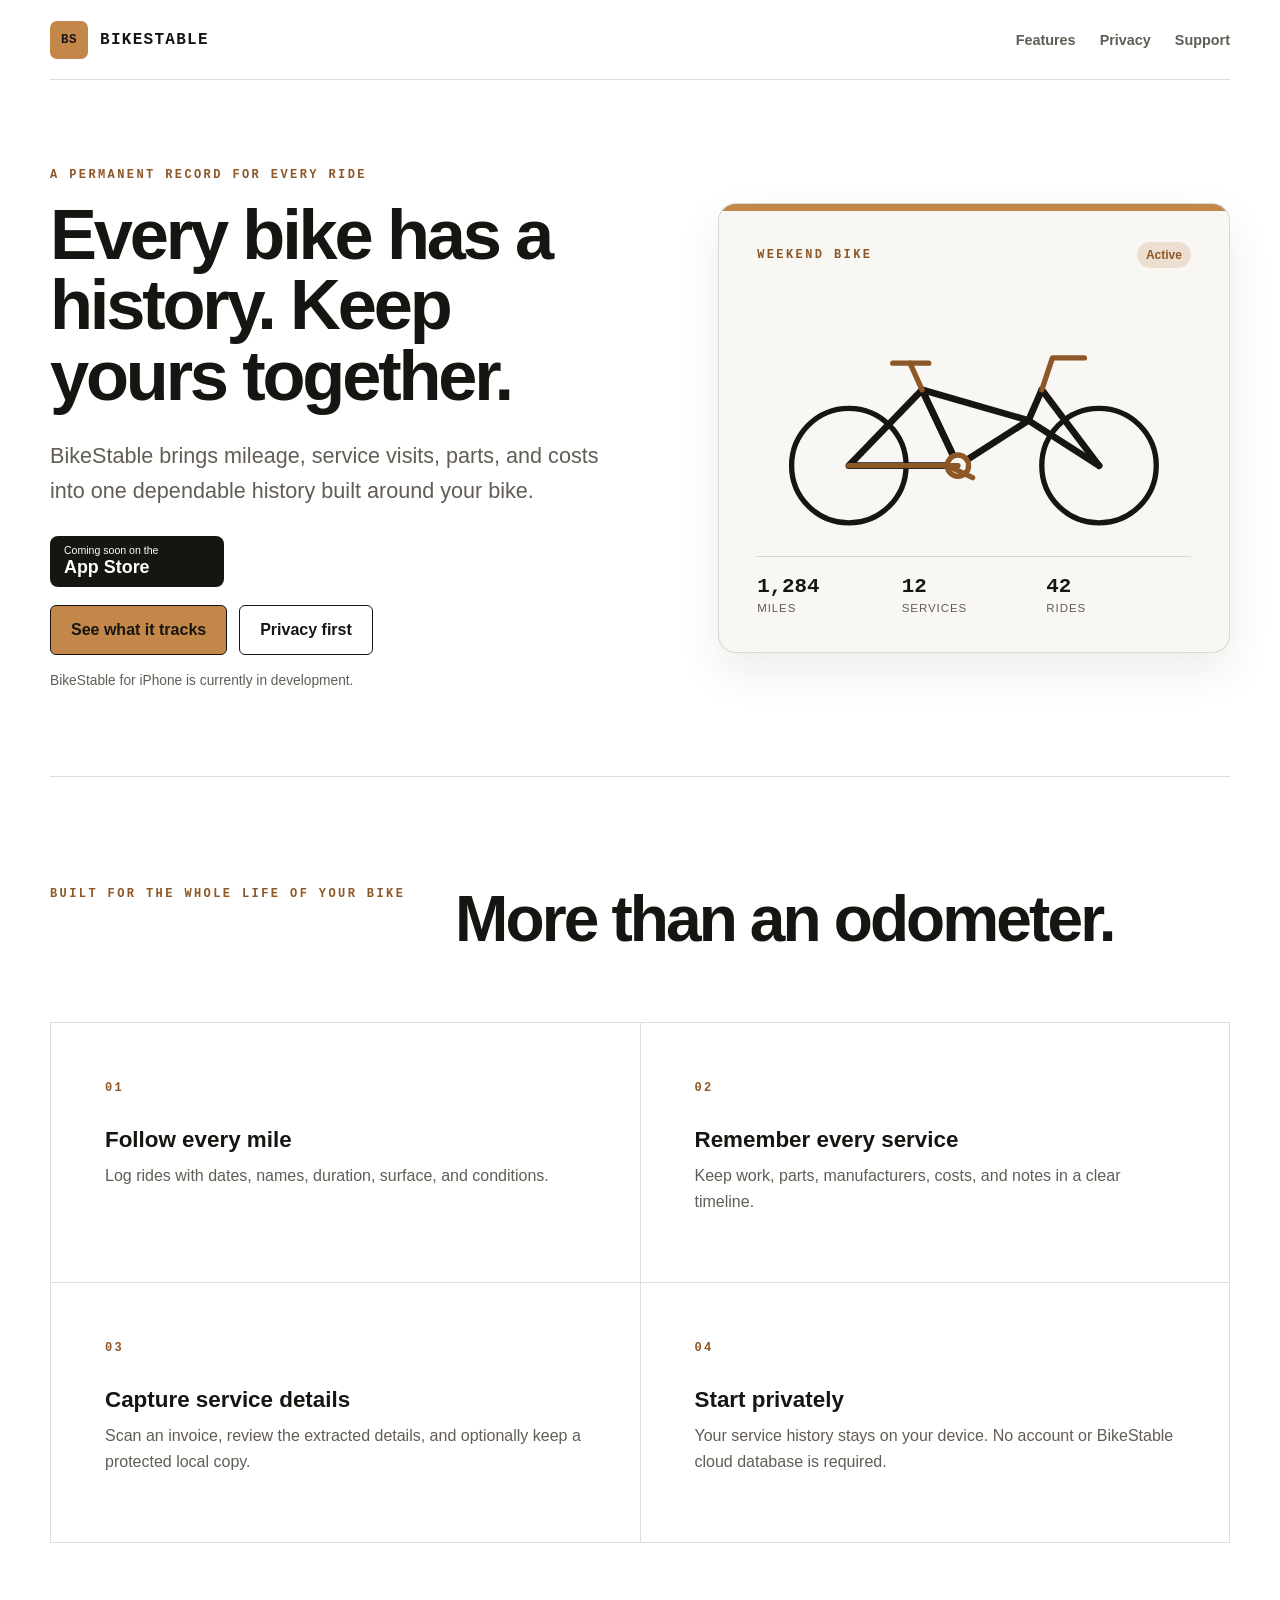
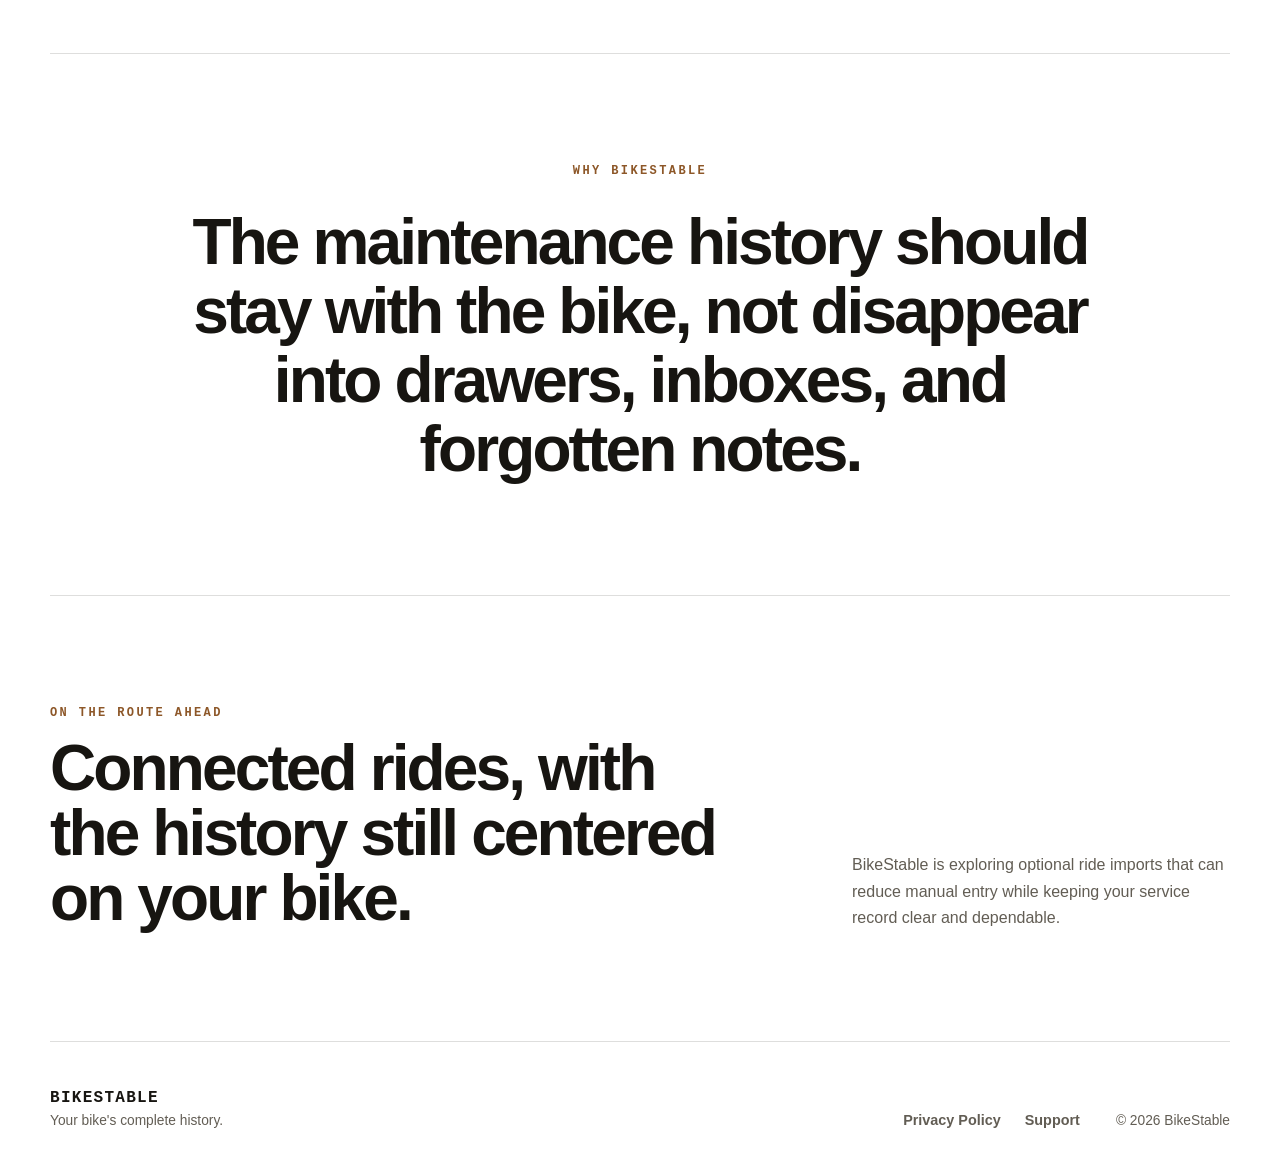
==== index.html @ c92188de "Add BikeStable marketing site and privacy policy." ====
<!doctype html>
<html lang="en">
  <head>
    <meta charset="utf-8">
    <meta name="viewport" content="width=device-width, initial-scale=1">
    <meta
      name="description"
      content="BikeStable keeps your bike's rides, service visits, parts, and ownership history together."
    >
    <meta name="theme-color" content="#171511">
    <title>BikeStable — Your bike's complete history</title>
    <link rel="stylesheet" href="styles.css">
  </head>
  <body>
    <header class="site-header">
      <a class="brand" href="index.html" aria-label="BikeStable home">
        <span class="brand-mark" aria-hidden="true">BS</span>
        <span>BikeStable</span>
      </a>
      <nav aria-label="Main navigation">
        <a href="#features">Features</a>
        <a href="privacy.html">Privacy</a>
        <a href="support.html">Support</a>
      </nav>
    </header>

    <main>
      <section class="hero">
        <div class="hero-copy">
          <p class="eyebrow">A permanent record for every ride</p>
          <h1>Every bike has a history. Keep yours together.</h1>
          <p class="lede">
            BikeStable brings mileage, service visits, parts, and costs into one
            dependable history built around your bike.
          </p>
          <div
            class="app-store-placeholder"
            aria-label="BikeStable is coming soon to the App Store"
          >
            <span>Coming soon on the</span>
            <strong>App Store</strong>
          </div>
          <div class="hero-actions">
            <a class="button button-primary" href="#features">See what it tracks</a>
            <a class="button button-secondary" href="privacy.html">Privacy first</a>
          </div>
          <p class="availability">BikeStable for iPhone is currently in development.</p>
        </div>

        <div class="record-card" aria-label="Example bicycle record">
          <div class="record-card-header">
            <span class="eyebrow">Weekend Bike</span>
            <span class="status">Active</span>
          </div>
          <div class="bike-symbol" aria-hidden="true">
            <svg viewBox="0 0 320 180" role="img">
              <g class="bike-wheels">
                <circle cx="66" cy="126" r="43"></circle>
                <circle cx="254" cy="126" r="43"></circle>
              </g>
              <g class="bike-frame">
                <path d="M66 126 121 69 148 126Z"></path>
                <path d="M121 69 201 92 148 126Z"></path>
                <path d="m201 92 53 34"></path>
                <path d="m211 69 43 57"></path>
                <path d="m201 92 10-23"></path>
              </g>
              <g class="bike-details">
                <circle cx="148" cy="126" r="8"></circle>
                <path d="M66 126h82"></path>
                <path d="m121 69-9-20"></path>
                <path d="M99 49h27"></path>
                <path d="m211 69 8-24h24"></path>
                <path d="m140 126 19 9"></path>
              </g>
            </svg>
          </div>
          <div class="record-stats">
            <div>
              <strong>1,284</strong>
              <span>Miles</span>
            </div>
            <div>
              <strong>12</strong>
              <span>Services</span>
            </div>
            <div>
              <strong>42</strong>
              <span>Rides</span>
            </div>
          </div>
        </div>
      </section>

      <section class="feature-section" id="features">
        <div class="section-heading">
          <p class="eyebrow">Built for the whole life of your bike</p>
          <h2>More than an odometer.</h2>
        </div>
        <div class="feature-grid">
          <article>
            <span class="feature-number">01</span>
            <h3>Follow every mile</h3>
            <p>Log rides with dates, names, duration, surface, and conditions.</p>
          </article>
          <article>
            <span class="feature-number">02</span>
            <h3>Remember every service</h3>
            <p>Keep work, parts, manufacturers, costs, and notes in a clear timeline.</p>
          </article>
          <article>
            <span class="feature-number">03</span>
            <h3>Capture service details</h3>
            <p>Scan an invoice, review the extracted details, and optionally keep a protected local copy.</p>
          </article>
          <article>
            <span class="feature-number">04</span>
            <h3>Start privately</h3>
            <p>Your service history stays on your device. No account or BikeStable cloud database is required.</p>
          </article>
        </div>
      </section>

      <section class="manifesto">
        <p class="eyebrow">Why BikeStable</p>
        <blockquote>
          The maintenance history should stay with the bike, not disappear into
          drawers, inboxes, and forgotten notes.
        </blockquote>
      </section>

      <section class="coming-soon">
        <div>
          <p class="eyebrow">On the route ahead</p>
          <h2>Connected rides, with the history still centered on your bike.</h2>
        </div>
        <p>
          BikeStable is exploring optional ride imports that can reduce manual
          entry while keeping your service record clear and dependable.
        </p>
      </section>
    </main>

    <footer>
      <div>
        <strong>BikeStable</strong>
        <p>Your bike's complete history.</p>
      </div>
      <div class="footer-links">
        <a href="privacy.html">Privacy Policy</a>
        <a href="support.html">Support</a>
      </div>
      <p class="copyright">© 2026 BikeStable</p>
    </footer>
  </body>
</html>
---- styles.css ----
:root {
  color-scheme: light;
  --ink: #171511;
  --muted: #625d54;
  --paper: #ffffff;
  --surface: #f8f7f4;
  --signal: #c4874a;
  --signal-dark: #8d5728;
  --line: rgba(23, 21, 17, 0.14);
  --max-width: 1180px;
  font-family: -apple-system, BlinkMacSystemFont, "Avenir Next", "Segoe UI",
    sans-serif;
}

* {
  box-sizing: border-box;
}

html {
  scroll-behavior: smooth;
}

body {
  margin: 0;
  background: var(--paper);
  color: var(--ink);
  min-height: 100vh;
}

a {
  color: inherit;
}

.site-header,
main,
footer {
  width: min(calc(100% - 40px), var(--max-width));
  margin-inline: auto;
}

.site-header {
  min-height: 80px;
  display: flex;
  align-items: center;
  justify-content: space-between;
  border-bottom: 1px solid var(--line);
}

.brand {
  display: inline-flex;
  align-items: center;
  gap: 12px;
  font-family: ui-monospace, SFMono-Regular, Menlo, monospace;
  font-weight: 800;
  letter-spacing: 0.08em;
  text-decoration: none;
  text-transform: uppercase;
}

.brand-mark {
  display: grid;
  place-items: center;
  width: 38px;
  height: 38px;
  border-radius: 7px;
  background: var(--signal);
  color: var(--ink);
  font-size: 0.78rem;
  letter-spacing: 0.04em;
}

nav,
.footer-links {
  display: flex;
  gap: 24px;
}

nav a,
.footer-links a {
  color: var(--muted);
  font-size: 0.9rem;
  font-weight: 650;
  text-decoration: none;
}

nav a:hover,
.footer-links a:hover {
  color: var(--signal-dark);
}

.hero {
  min-height: 680px;
  display: grid;
  grid-template-columns: minmax(0, 1.05fr) minmax(340px, 0.95fr);
  align-items: center;
  gap: clamp(48px, 8vw, 112px);
  padding-block: 88px;
}

.eyebrow,
.feature-number {
  margin: 0;
  color: var(--signal-dark);
  font-family: ui-monospace, SFMono-Regular, Menlo, monospace;
  font-size: 0.75rem;
  font-weight: 750;
  letter-spacing: 0.2em;
  text-transform: uppercase;
}

h1,
h2,
blockquote {
  margin: 0;
  font-family: -apple-system, BlinkMacSystemFont, "Avenir Next", "Segoe UI",
    sans-serif;
  font-weight: 750;
  letter-spacing: -0.045em;
}

h1 {
  max-width: 760px;
  margin-top: 18px;
  font-size: clamp(2.7rem, 5.5vw, 5rem);
  line-height: 1;
}

h2 {
  font-size: clamp(2.4rem, 5vw, 4.6rem);
  line-height: 1.02;
}

.lede {
  max-width: 650px;
  margin: 28px 0 0;
  color: var(--muted);
  font-size: clamp(1.08rem, 2vw, 1.35rem);
  line-height: 1.6;
}

.hero-actions {
  display: flex;
  flex-wrap: wrap;
  gap: 12px;
  margin-top: 18px;
}

.button {
  display: inline-flex;
  align-items: center;
  justify-content: center;
  min-height: 50px;
  padding: 0 20px;
  border: 1px solid var(--ink);
  border-radius: 6px;
  font-weight: 750;
  text-decoration: none;
}

.button-primary {
  background: var(--signal);
  color: var(--ink);
}

.button-secondary {
  background: transparent;
}

.button:hover {
  transform: translateY(-1px);
}

.availability {
  margin: 18px 0 0;
  color: var(--muted);
  font-size: 0.86rem;
}

.app-store-placeholder {
  display: inline-flex;
  flex-direction: column;
  min-width: 174px;
  margin-top: 28px;
  padding: 9px 14px 10px;
  border-radius: 8px;
  background: var(--ink);
  color: var(--paper);
}

.app-store-placeholder span {
  font-size: 0.66rem;
  line-height: 1;
}

.app-store-placeholder strong {
  margin-top: 3px;
  font-size: 1.12rem;
  line-height: 1;
}

.record-card {
  position: relative;
  overflow: hidden;
  padding: clamp(24px, 4vw, 38px);
  border: 1px solid var(--line);
  border-radius: 18px;
  background: var(--surface);
  box-shadow: 0 18px 44px rgba(55, 42, 26, 0.09);
}

.record-card::before {
  content: "";
  position: absolute;
  inset: 0 0 auto;
  height: 7px;
  background: var(--signal);
}

.record-card-header {
  display: flex;
  align-items: center;
  justify-content: space-between;
}

.status {
  padding: 6px 9px;
  border-radius: 999px;
  background: color-mix(in srgb, var(--signal), transparent 78%);
  color: var(--signal-dark);
  font-size: 0.75rem;
  font-weight: 750;
}

.bike-symbol {
  padding: 30px 4px 18px;
}

.bike-symbol svg {
  display: block;
  width: 100%;
  overflow: visible;
  fill: none;
  stroke-linecap: round;
  stroke-linejoin: round;
}

.bike-wheels {
  stroke: var(--ink);
  stroke-width: 4;
}

.bike-frame {
  stroke: var(--ink);
  stroke-width: 5;
}

.bike-details {
  stroke: var(--signal-dark);
  stroke-width: 4;
}

.bike-details circle {
  fill: var(--surface);
}

.record-stats {
  display: grid;
  grid-template-columns: repeat(3, 1fr);
  border-top: 1px solid var(--line);
}

.record-stats div {
  display: flex;
  flex-direction: column;
  gap: 4px;
  padding-top: 18px;
}

.record-stats strong {
  font-family: ui-monospace, SFMono-Regular, Menlo, monospace;
  font-size: 1.3rem;
}

.record-stats span {
  color: var(--muted);
  font-size: 0.72rem;
  letter-spacing: 0.08em;
  text-transform: uppercase;
}

.feature-section {
  padding: 110px 0;
  border-top: 1px solid var(--line);
}

.section-heading {
  display: grid;
  grid-template-columns: 0.65fr 1.35fr;
  gap: 32px;
  align-items: start;
}

.feature-grid {
  display: grid;
  grid-template-columns: repeat(2, 1fr);
  margin-top: 70px;
  border-top: 1px solid var(--line);
  border-left: 1px solid var(--line);
}

.feature-grid article {
  min-height: 260px;
  padding: clamp(28px, 5vw, 54px);
  border-right: 1px solid var(--line);
  border-bottom: 1px solid var(--line);
  background: var(--paper);
}

.feature-grid h3 {
  margin: 32px 0 10px;
  font-size: 1.4rem;
}

.feature-grid p,
.coming-soon > p {
  margin: 0;
  color: var(--muted);
  line-height: 1.65;
}

.manifesto {
  padding: 110px clamp(0px, 7vw, 80px);
  border-top: 1px solid var(--line);
  text-align: center;
}

blockquote {
  max-width: 980px;
  margin: 30px auto 0;
  font-size: clamp(2.25rem, 5vw, 5rem);
  line-height: 1.08;
}

.coming-soon {
  display: grid;
  grid-template-columns: 1.3fr 0.7fr;
  gap: clamp(36px, 8vw, 100px);
  align-items: end;
  padding: 110px 0;
  border-top: 1px solid var(--line);
}

.coming-soon h2 {
  max-width: 760px;
  margin-top: 16px;
}

footer {
  display: grid;
  grid-template-columns: 1fr auto auto;
  gap: 36px;
  align-items: end;
  padding: 46px 0;
  border-top: 1px solid var(--line);
}

footer strong {
  font-family: ui-monospace, SFMono-Regular, Menlo, monospace;
  letter-spacing: 0.08em;
  text-transform: uppercase;
}

footer p {
  margin: 6px 0 0;
  color: var(--muted);
  font-size: 0.86rem;
}

.copyright {
  white-space: nowrap;
}

.policy {
  width: min(calc(100% - 40px), 780px);
  margin: 0 auto;
  padding: 80px 0 120px;
}

.policy h1 {
  font-size: clamp(3rem, 7vw, 5.5rem);
}

.policy .updated {
  margin: 18px 0 52px;
  color: var(--muted);
}

.policy h2 {
  margin-top: 48px;
  font-family: inherit;
  font-size: 1.4rem;
  letter-spacing: 0;
}

.policy p,
.policy li {
  color: var(--muted);
  line-height: 1.75;
}

.policy a {
  color: var(--signal-dark);
}

@media (max-width: 800px) {
  .site-header {
    min-height: 68px;
  }

  nav {
    gap: 15px;
  }

  nav a:first-child {
    display: none;
  }

  .hero {
    min-height: 0;
    grid-template-columns: 1fr;
    gap: 64px;
    padding-block: 70px;
  }

  .record-card {
    width: min(100%, 520px);
    justify-self: center;
  }

  .section-heading,
  .coming-soon {
    grid-template-columns: 1fr;
  }

  .feature-grid {
    grid-template-columns: 1fr;
  }

  footer {
    grid-template-columns: 1fr;
    align-items: start;
  }
}

@media (prefers-reduced-motion: reduce) {
  html {
    scroll-behavior: auto;
  }

  .button:hover {
    transform: none;
  }
}
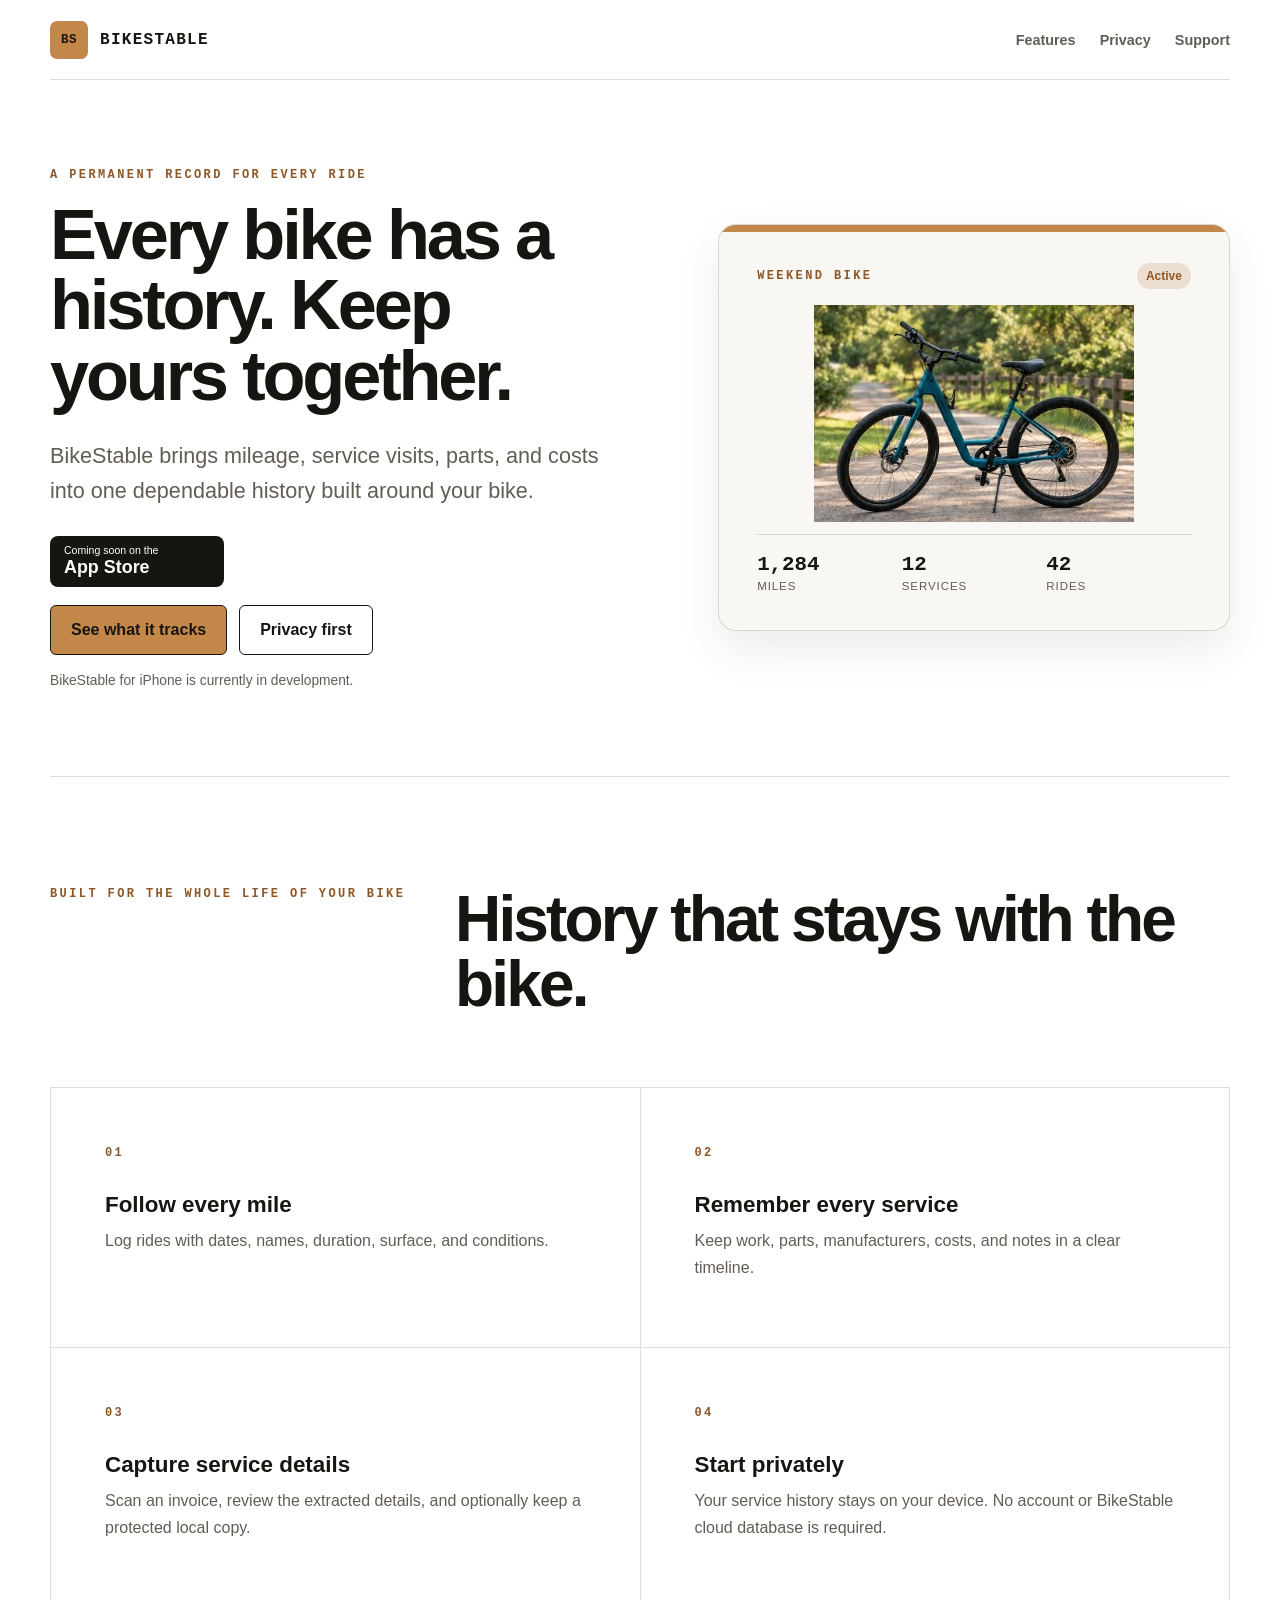
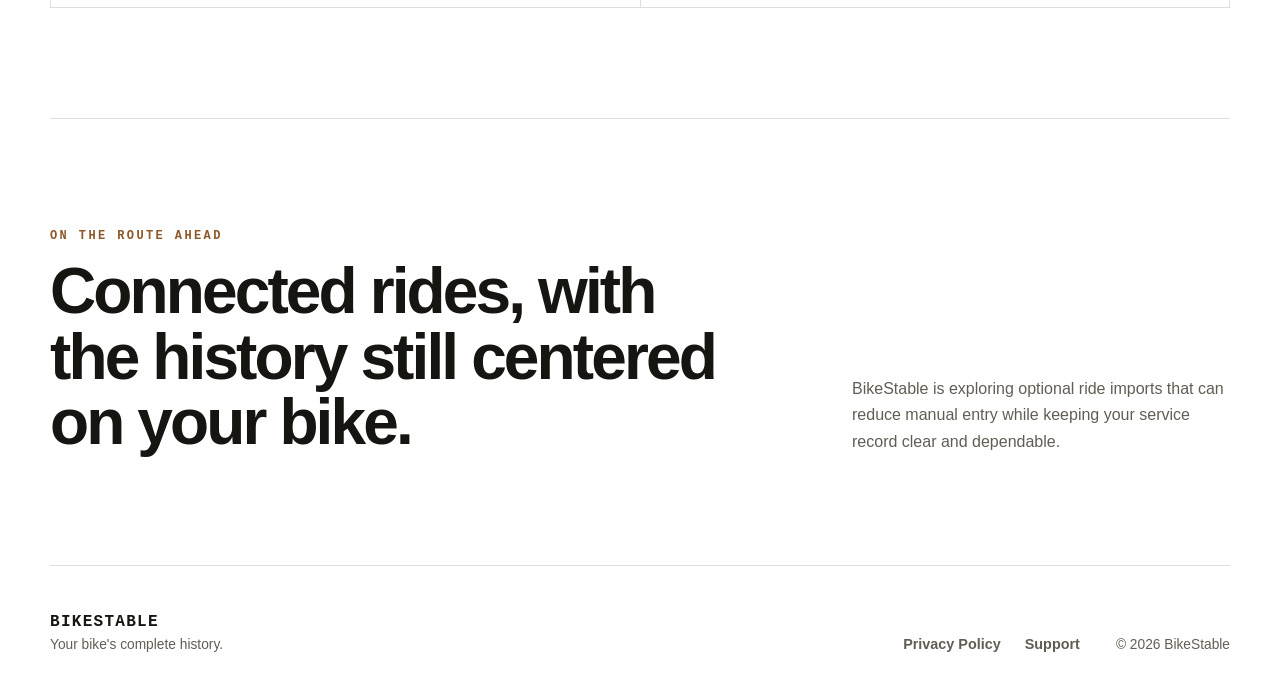
==== commit 3b74f111: "Add minor UI fixes" ====
--- a/index.html
+++ b/index.html
@@ -52,28 +52,13 @@
             <span class="eyebrow">Weekend Bike</span>
             <span class="status">Active</span>
           </div>
-          <div class="bike-symbol" aria-hidden="true">
-            <svg viewBox="0 0 320 180" role="img">
-              <g class="bike-wheels">
-                <circle cx="66" cy="126" r="43"></circle>
-                <circle cx="254" cy="126" r="43"></circle>
-              </g>
-              <g class="bike-frame">
-                <path d="M66 126 121 69 148 126Z"></path>
-                <path d="M121 69 201 92 148 126Z"></path>
-                <path d="m201 92 53 34"></path>
-                <path d="m211 69 43 57"></path>
-                <path d="m201 92 10-23"></path>
-              </g>
-              <g class="bike-details">
-                <circle cx="148" cy="126" r="8"></circle>
-                <path d="M66 126h82"></path>
-                <path d="m121 69-9-20"></path>
-                <path d="M99 49h27"></path>
-                <path d="m211 69 8-24h24"></path>
-                <path d="m140 126 19 9"></path>
-              </g>
-            </svg>
+          <div class="bike-symbol">
+            <img
+              src="assets/bike-action.jpg?v=11"
+              alt="Bike parked outdoors"
+              width="410"
+              height="278"
+            >
           </div>
           <div class="record-stats">
             <div>
@@ -95,7 +80,7 @@
       <section class="feature-section" id="features">
         <div class="section-heading">
           <p class="eyebrow">Built for the whole life of your bike</p>
-          <h2>More than an odometer.</h2>
+          <h2>History that stays with the bike.</h2>
         </div>
         <div class="feature-grid">
           <article>
@@ -119,14 +104,6 @@
             <p>Your service history stays on your device. No account or BikeStable cloud database is required.</p>
           </article>
         </div>
-      </section>
-
-      <section class="manifesto">
-        <p class="eyebrow">Why BikeStable</p>
-        <blockquote>
-          The maintenance history should stay with the bike, not disappear into
-          drawers, inboxes, and forgotten notes.
-        </blockquote>
       </section>
 
       <section class="coming-soon">
--- a/styles.css
+++ b/styles.css
@@ -109,8 +109,7 @@
 }
 
 h1,
-h2,
-blockquote {
+h2 {
   margin: 0;
   font-family: -apple-system, BlinkMacSystemFont, "Avenir Next", "Segoe UI",
     sans-serif;
@@ -232,35 +231,18 @@
 }
 
 .bike-symbol {
-  padding: 30px 4px 18px;
-}
-
-.bike-symbol svg {
+  margin: 16px auto 12px;
+  width: min(100%, 320px);
+  border-radius: 10px;
+  background: #ebe6dc;
+  overflow: visible;
+}
+
+.bike-symbol img {
   display: block;
   width: 100%;
-  overflow: visible;
-  fill: none;
-  stroke-linecap: round;
-  stroke-linejoin: round;
-}
-
-.bike-wheels {
-  stroke: var(--ink);
-  stroke-width: 4;
-}
-
-.bike-frame {
-  stroke: var(--ink);
-  stroke-width: 5;
-}
-
-.bike-details {
-  stroke: var(--signal-dark);
-  stroke-width: 4;
-}
-
-.bike-details circle {
-  fill: var(--surface);
+  height: auto;
+  object-fit: contain;
 }
 
 .record-stats {
@@ -328,19 +310,6 @@
   line-height: 1.65;
 }
 
-.manifesto {
-  padding: 110px clamp(0px, 7vw, 80px);
-  border-top: 1px solid var(--line);
-  text-align: center;
-}
-
-blockquote {
-  max-width: 980px;
-  margin: 30px auto 0;
-  font-size: clamp(2.25rem, 5vw, 5rem);
-  line-height: 1.08;
-}
-
 .coming-soon {
   display: grid;
   grid-template-columns: 1.3fr 0.7fr;
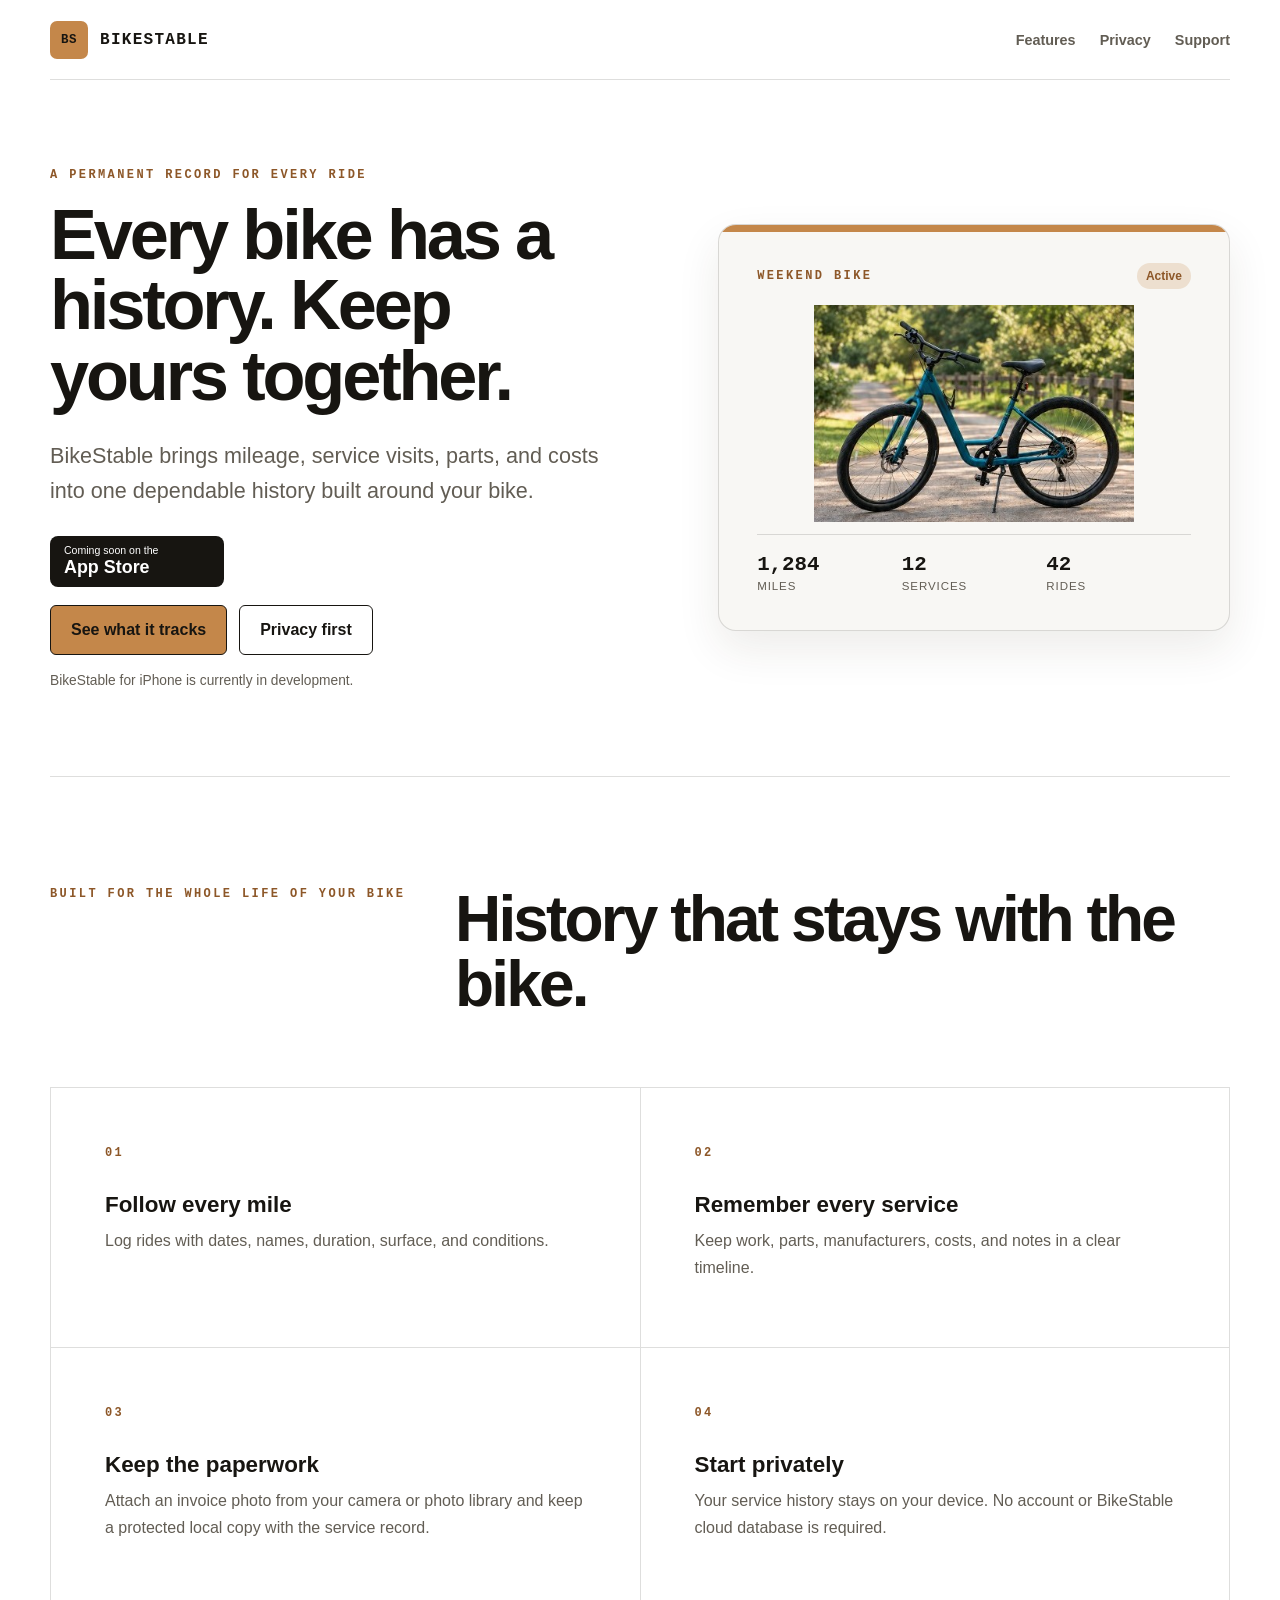
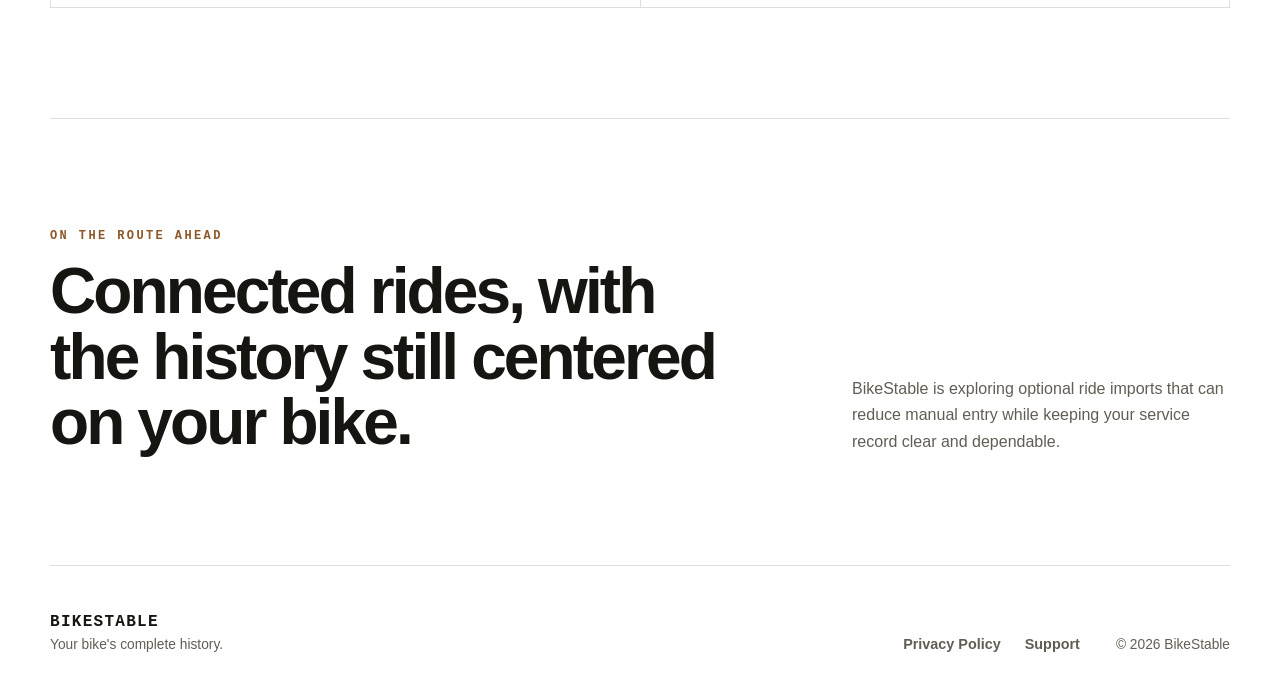
==== commit f6584d3c: "Update invoice scanning text" ====
--- a/index.html
+++ b/index.html
@@ -95,8 +95,8 @@
           </article>
           <article>
             <span class="feature-number">03</span>
-            <h3>Capture service details</h3>
-            <p>Scan an invoice, review the extracted details, and optionally keep a protected local copy.</p>
+            <h3>Keep the paperwork</h3>
+            <p>Attach an invoice photo from your camera or photo library and keep a protected local copy with the service record.</p>
           </article>
           <article>
             <span class="feature-number">04</span>
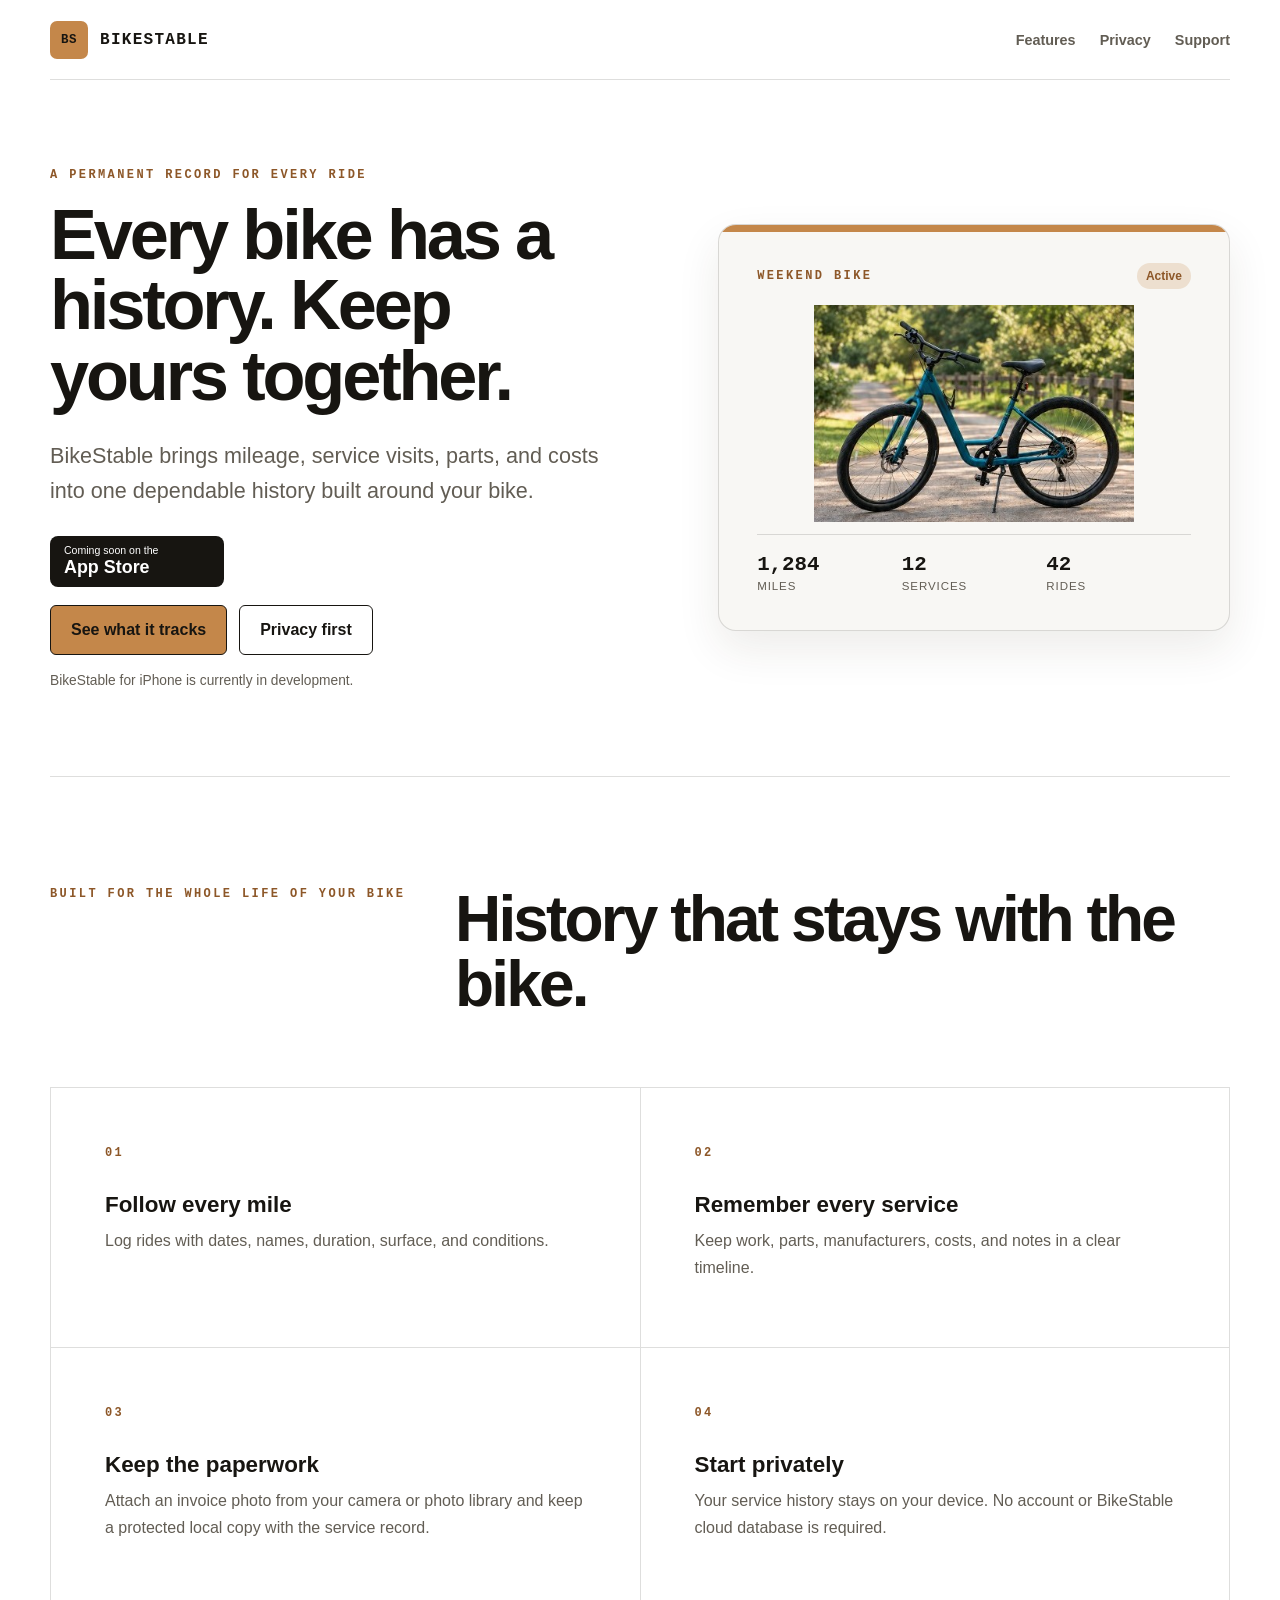
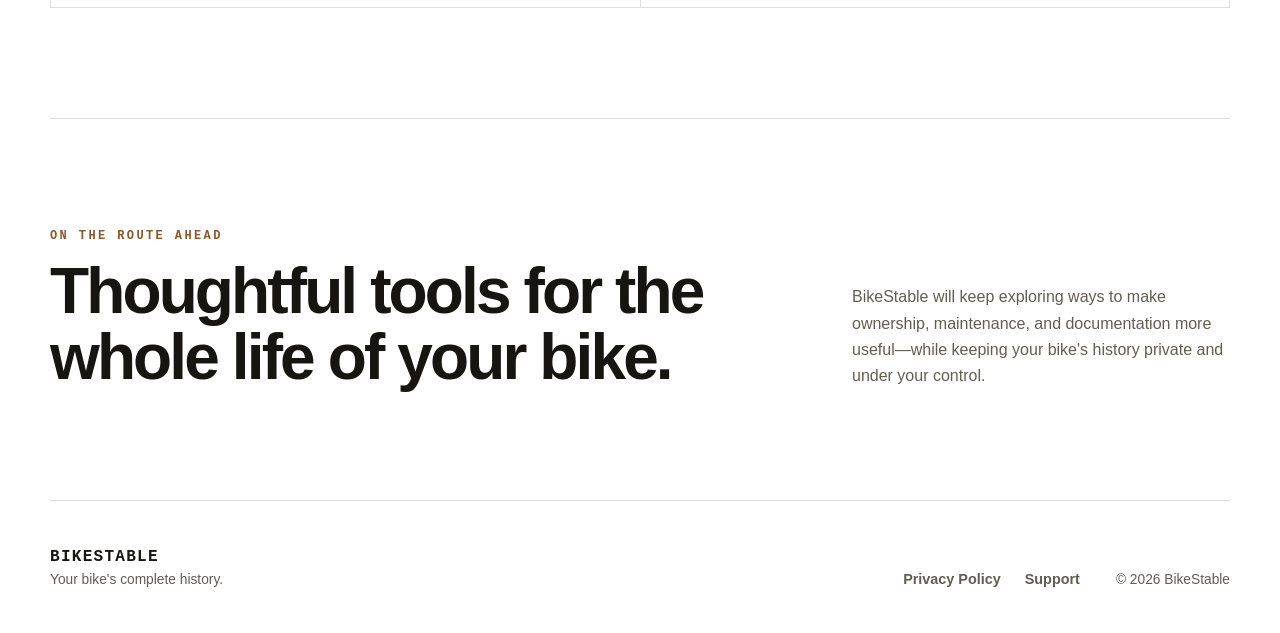
==== commit 8e9cd5fe: "Broaden future roadmap copy Co-authored-by: Cursor <cursoragent@cursor.com>" ====
--- a/index.html
+++ b/index.html
@@ -109,11 +109,12 @@
       <section class="coming-soon">
         <div>
           <p class="eyebrow">On the route ahead</p>
-          <h2>Connected rides, with the history still centered on your bike.</h2>
+          <h2>Thoughtful tools for the whole life of your bike.</h2>
         </div>
         <p>
-          BikeStable is exploring optional ride imports that can reduce manual
-          entry while keeping your service record clear and dependable.
+          BikeStable will keep exploring ways to make ownership, maintenance,
+          and documentation more useful—while keeping your bike's history
+          private and under your control.
         </p>
       </section>
     </main>
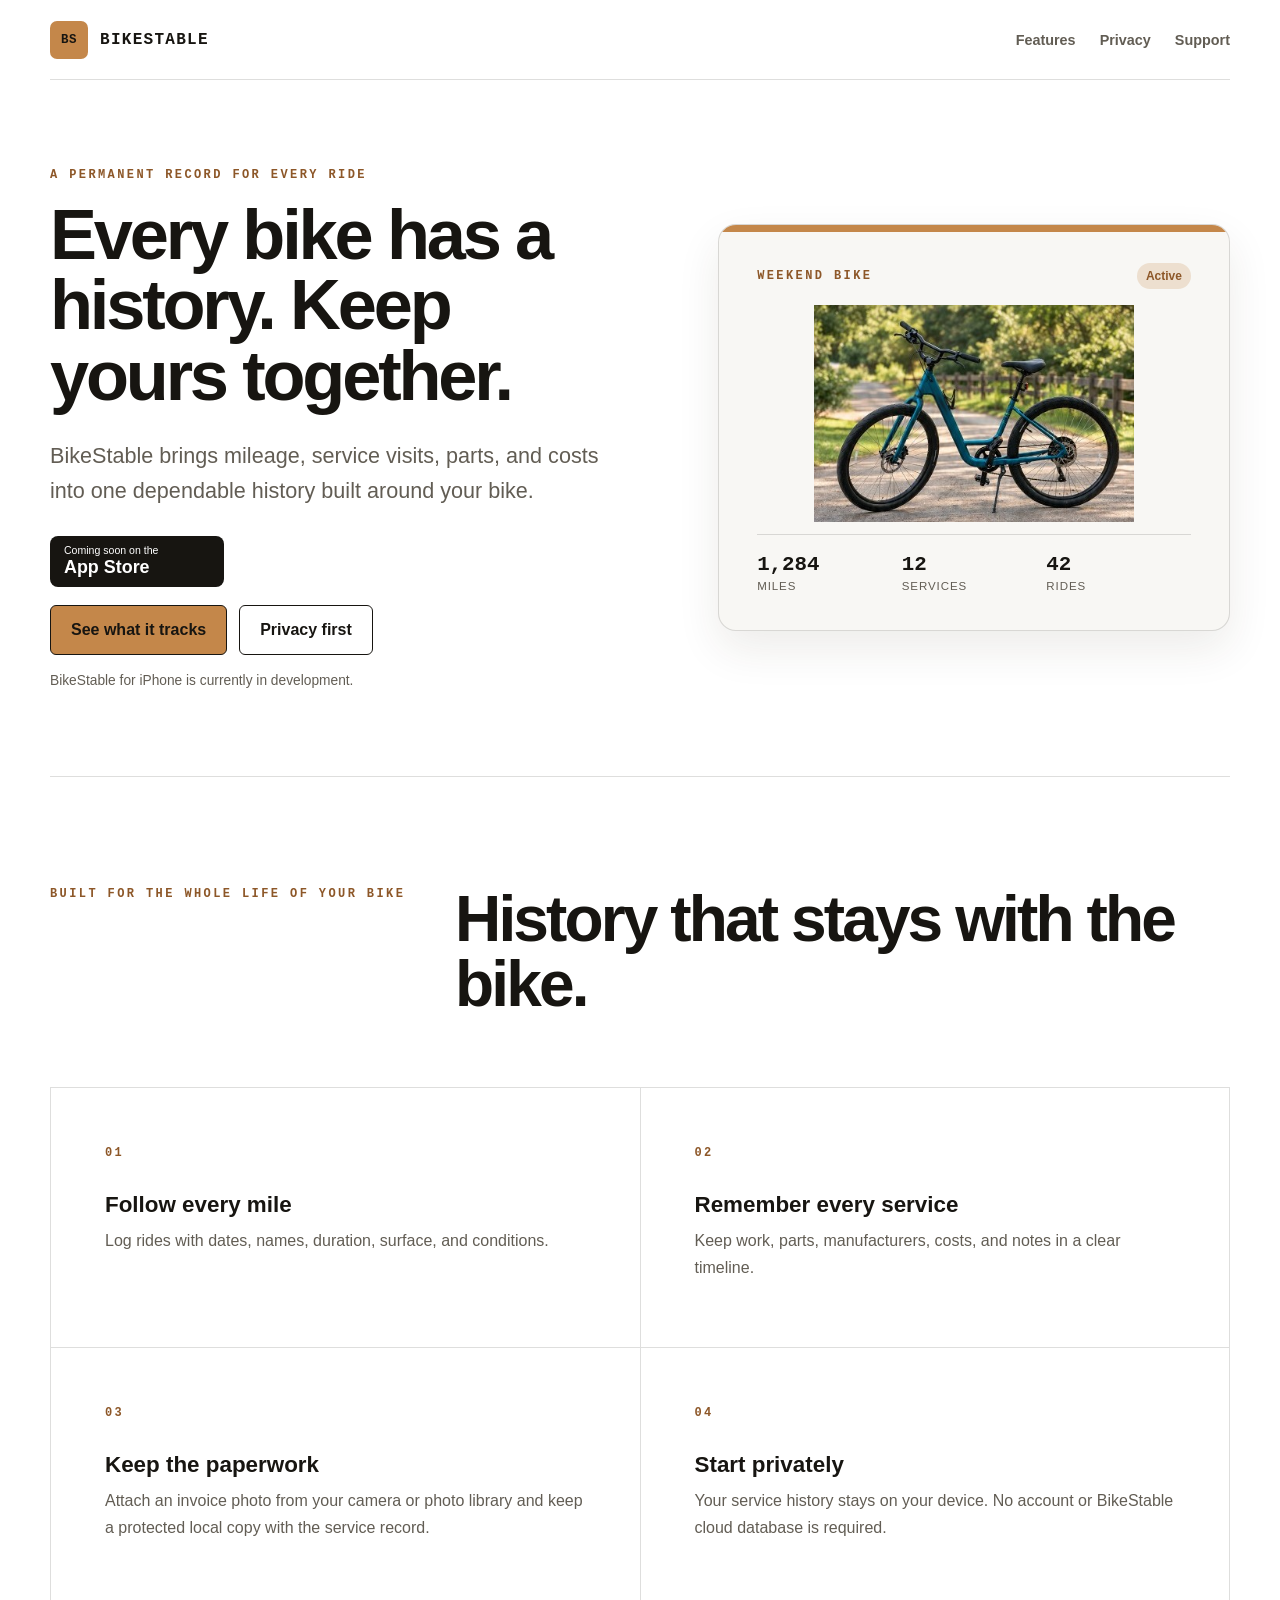
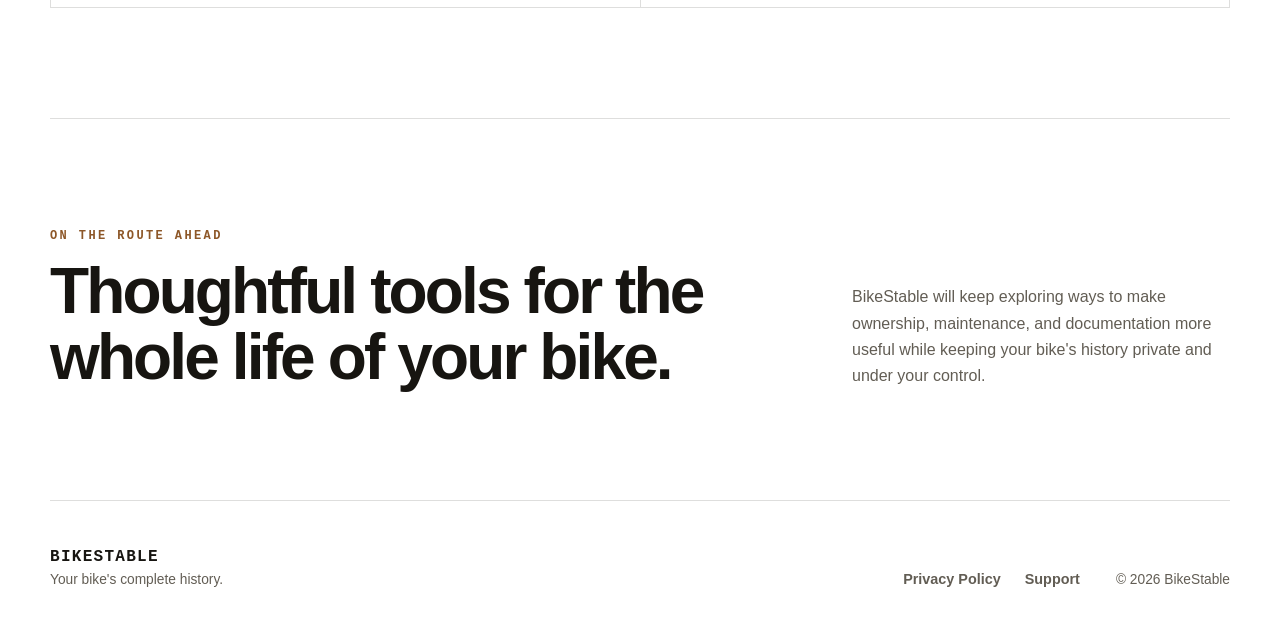
==== commit d436a39c: "Remove roadmap dash Co-authored-by: Cursor <cursoragent@cursor.com>" ====
--- a/index.html
+++ b/index.html
@@ -113,7 +113,7 @@
         </div>
         <p>
           BikeStable will keep exploring ways to make ownership, maintenance,
-          and documentation more useful—while keeping your bike's history
+          and documentation more useful while keeping your bike's history
           private and under your control.
         </p>
       </section>
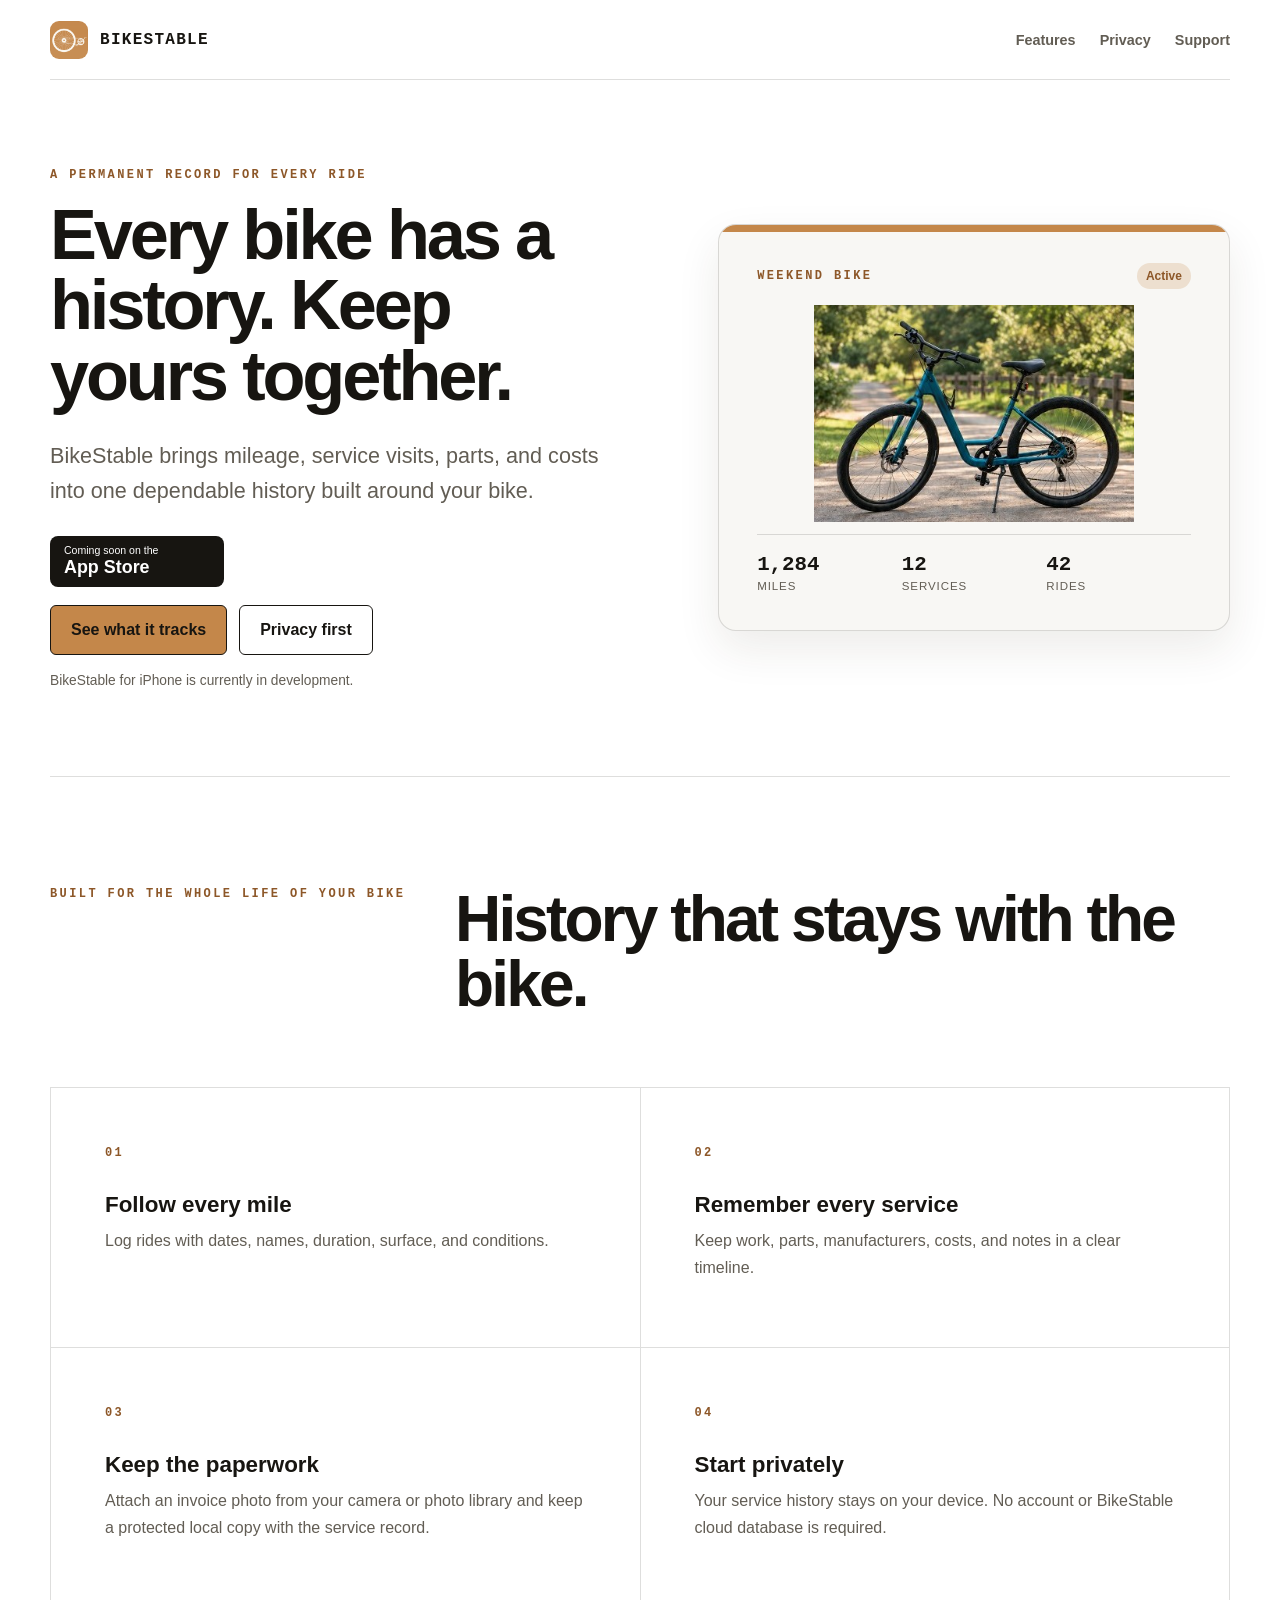
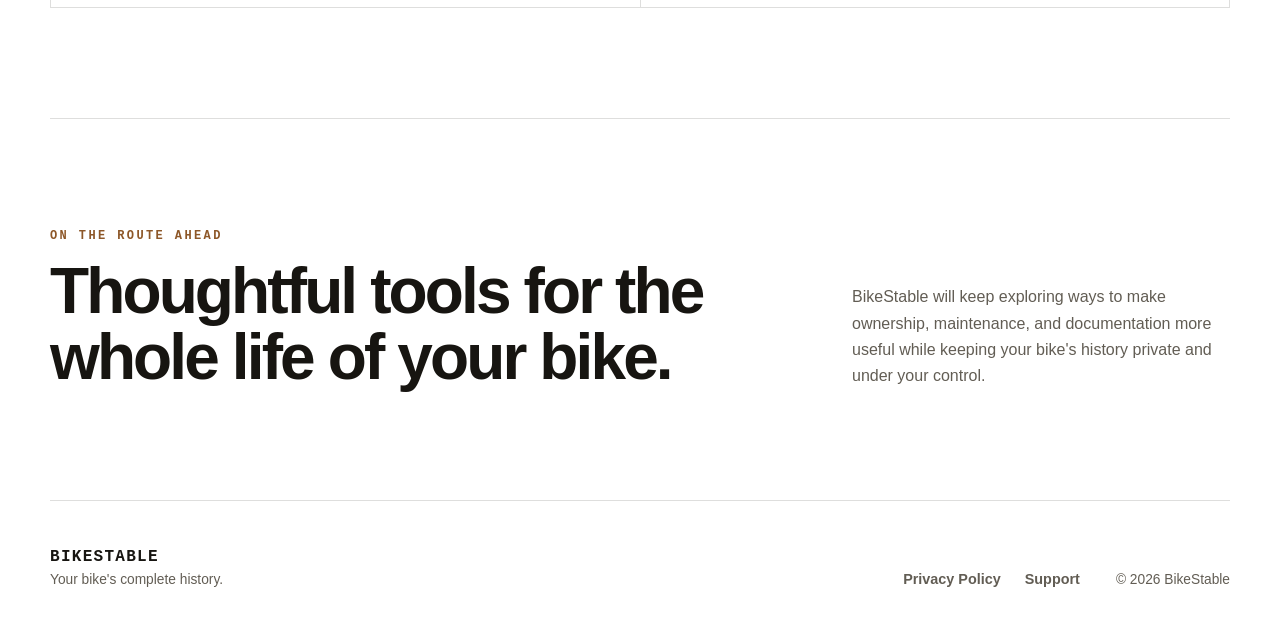
==== commit 20761ea0: "Add app icon branding to website Co-authored-by: Cursor <cursoragent@cursor.com>" ====
--- a/index.html
+++ b/index.html
@@ -8,13 +8,23 @@
       content="BikeStable keeps your bike's rides, service visits, parts, and ownership history together."
     >
     <meta name="theme-color" content="#171511">
+    <meta property="og:title" content="BikeStable — Your bike's complete history">
+    <meta
+      property="og:description"
+      content="Keep your bike's rides, service visits, parts, and ownership history together."
+    >
+    <meta property="og:type" content="website">
+    <meta property="og:url" content="https://bikestableapp.com/">
+    <meta property="og:image" content="https://bikestableapp.com/assets/app-icon.png">
     <title>BikeStable — Your bike's complete history</title>
+    <link rel="icon" type="image/png" sizes="32x32" href="assets/favicon-32.png">
+    <link rel="apple-touch-icon" sizes="180x180" href="assets/apple-touch-icon.png">
     <link rel="stylesheet" href="styles.css">
   </head>
   <body>
     <header class="site-header">
       <a class="brand" href="index.html" aria-label="BikeStable home">
-        <span class="brand-mark" aria-hidden="true">BS</span>
+        <img class="brand-mark" src="assets/app-icon.png" alt="" aria-hidden="true">
         <span>BikeStable</span>
       </a>
       <nav aria-label="Main navigation">
--- a/styles.css
+++ b/styles.css
@@ -58,15 +58,11 @@
 }
 
 .brand-mark {
-  display: grid;
-  place-items: center;
+  display: block;
   width: 38px;
   height: 38px;
-  border-radius: 7px;
-  background: var(--signal);
-  color: var(--ink);
-  font-size: 0.78rem;
-  letter-spacing: 0.04em;
+  border-radius: 9px;
+  object-fit: cover;
 }
 
 nav,
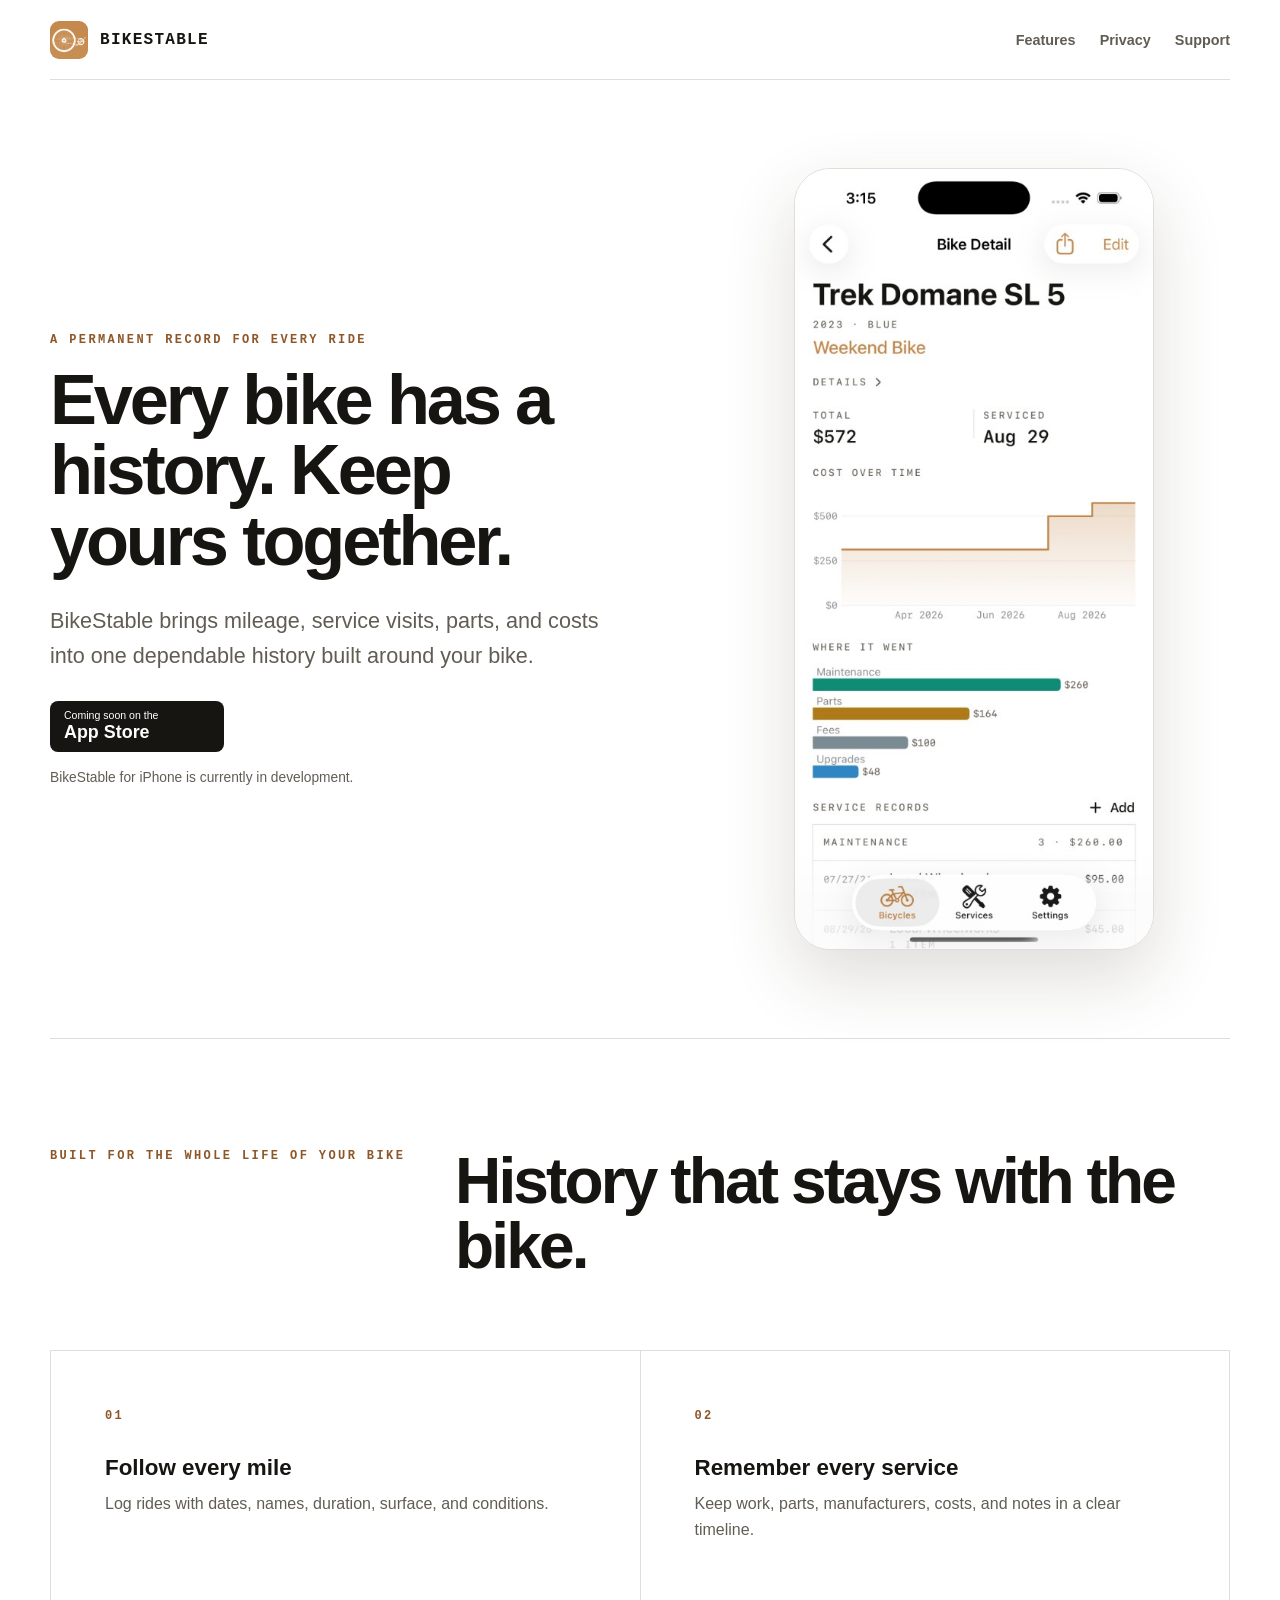
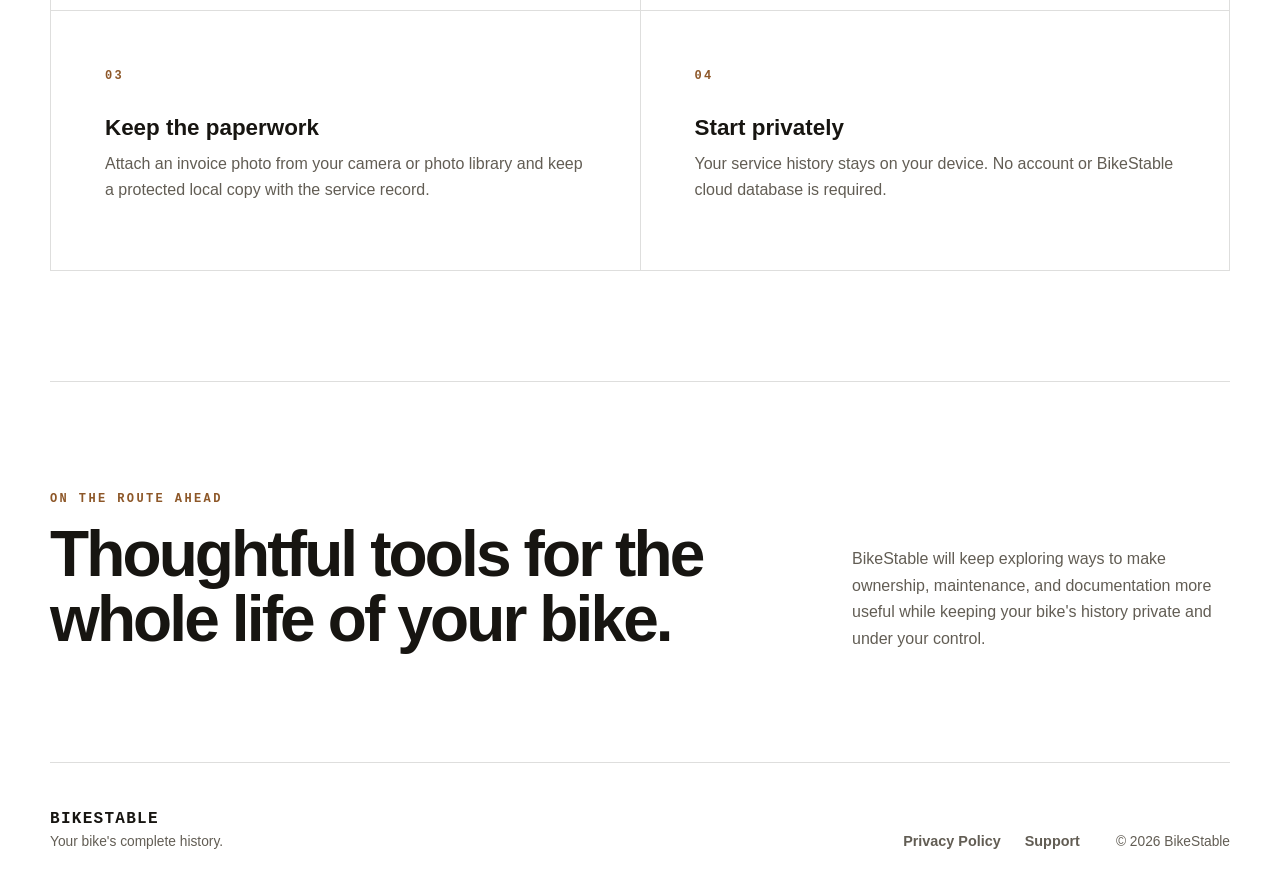
==== commit a2dafe56: "Show app preview in website hero Co-authored-by: Cursor <cursoragent@cursor.com>" ====
--- a/index.html
+++ b/index.html
@@ -50,41 +50,17 @@
             <span>Coming soon on the</span>
             <strong>App Store</strong>
           </div>
-          <div class="hero-actions">
-            <a class="button button-primary" href="#features">See what it tracks</a>
-            <a class="button button-secondary" href="privacy.html">Privacy first</a>
-          </div>
           <p class="availability">BikeStable for iPhone is currently in development.</p>
         </div>
 
-        <div class="record-card" aria-label="Example bicycle record">
-          <div class="record-card-header">
-            <span class="eyebrow">Weekend Bike</span>
-            <span class="status">Active</span>
-          </div>
-          <div class="bike-symbol">
-            <img
-              src="assets/bike-action.jpg?v=11"
-              alt="Bike parked outdoors"
-              width="410"
-              height="278"
-            >
-          </div>
-          <div class="record-stats">
-            <div>
-              <strong>1,284</strong>
-              <span>Miles</span>
-            </div>
-            <div>
-              <strong>12</strong>
-              <span>Services</span>
-            </div>
-            <div>
-              <strong>42</strong>
-              <span>Rides</span>
-            </div>
-          </div>
-        </div>
+        <figure class="app-preview">
+          <img
+            src="assets/bike-detail-preview.png"
+            alt="BikeStable bike detail screen showing costs, service history, and maintenance categories"
+            width="472"
+            height="1024"
+          >
+        </figure>
       </section>
 
       <section class="feature-section" id="features">
--- a/styles.css
+++ b/styles.css
@@ -133,38 +133,6 @@
   line-height: 1.6;
 }
 
-.hero-actions {
-  display: flex;
-  flex-wrap: wrap;
-  gap: 12px;
-  margin-top: 18px;
-}
-
-.button {
-  display: inline-flex;
-  align-items: center;
-  justify-content: center;
-  min-height: 50px;
-  padding: 0 20px;
-  border: 1px solid var(--ink);
-  border-radius: 6px;
-  font-weight: 750;
-  text-decoration: none;
-}
-
-.button-primary {
-  background: var(--signal);
-  color: var(--ink);
-}
-
-.button-secondary {
-  background: transparent;
-}
-
-.button:hover {
-  transform: translateY(-1px);
-}
-
 .availability {
   margin: 18px 0 0;
   color: var(--muted);
@@ -193,77 +161,19 @@
   line-height: 1;
 }
 
-.record-card {
-  position: relative;
-  overflow: hidden;
-  padding: clamp(24px, 4vw, 38px);
-  border: 1px solid var(--line);
-  border-radius: 18px;
-  background: var(--surface);
-  box-shadow: 0 18px 44px rgba(55, 42, 26, 0.09);
-}
-
-.record-card::before {
-  content: "";
-  position: absolute;
-  inset: 0 0 auto;
-  height: 7px;
-  background: var(--signal);
-}
-
-.record-card-header {
-  display: flex;
-  align-items: center;
-  justify-content: space-between;
-}
-
-.status {
-  padding: 6px 9px;
-  border-radius: 999px;
-  background: color-mix(in srgb, var(--signal), transparent 78%);
-  color: var(--signal-dark);
-  font-size: 0.75rem;
-  font-weight: 750;
-}
-
-.bike-symbol {
-  margin: 16px auto 12px;
-  width: min(100%, 320px);
-  border-radius: 10px;
-  background: #ebe6dc;
-  overflow: visible;
-}
-
-.bike-symbol img {
+.app-preview {
+  width: min(100%, 360px);
+  margin: 0;
+  justify-self: center;
+}
+
+.app-preview img {
   display: block;
   width: 100%;
   height: auto;
-  object-fit: contain;
-}
-
-.record-stats {
-  display: grid;
-  grid-template-columns: repeat(3, 1fr);
-  border-top: 1px solid var(--line);
-}
-
-.record-stats div {
-  display: flex;
-  flex-direction: column;
-  gap: 4px;
-  padding-top: 18px;
-}
-
-.record-stats strong {
-  font-family: ui-monospace, SFMono-Regular, Menlo, monospace;
-  font-size: 1.3rem;
-}
-
-.record-stats span {
-  color: var(--muted);
-  font-size: 0.72rem;
-  letter-spacing: 0.08em;
-  text-transform: uppercase;
+  border: 1px solid var(--line);
+  border-radius: 36px;
+  box-shadow: 0 28px 70px rgba(55, 42, 26, 0.16);
 }
 
 .feature-section {
@@ -397,9 +307,8 @@
     padding-block: 70px;
   }
 
-  .record-card {
-    width: min(100%, 520px);
-    justify-self: center;
+  .app-preview {
+    width: min(100%, 340px);
   }
 
   .section-heading,
@@ -421,9 +330,5 @@
   html {
     scroll-behavior: auto;
   }
-
-  .button:hover {
-    transform: none;
-  }
-}
-
+}
+
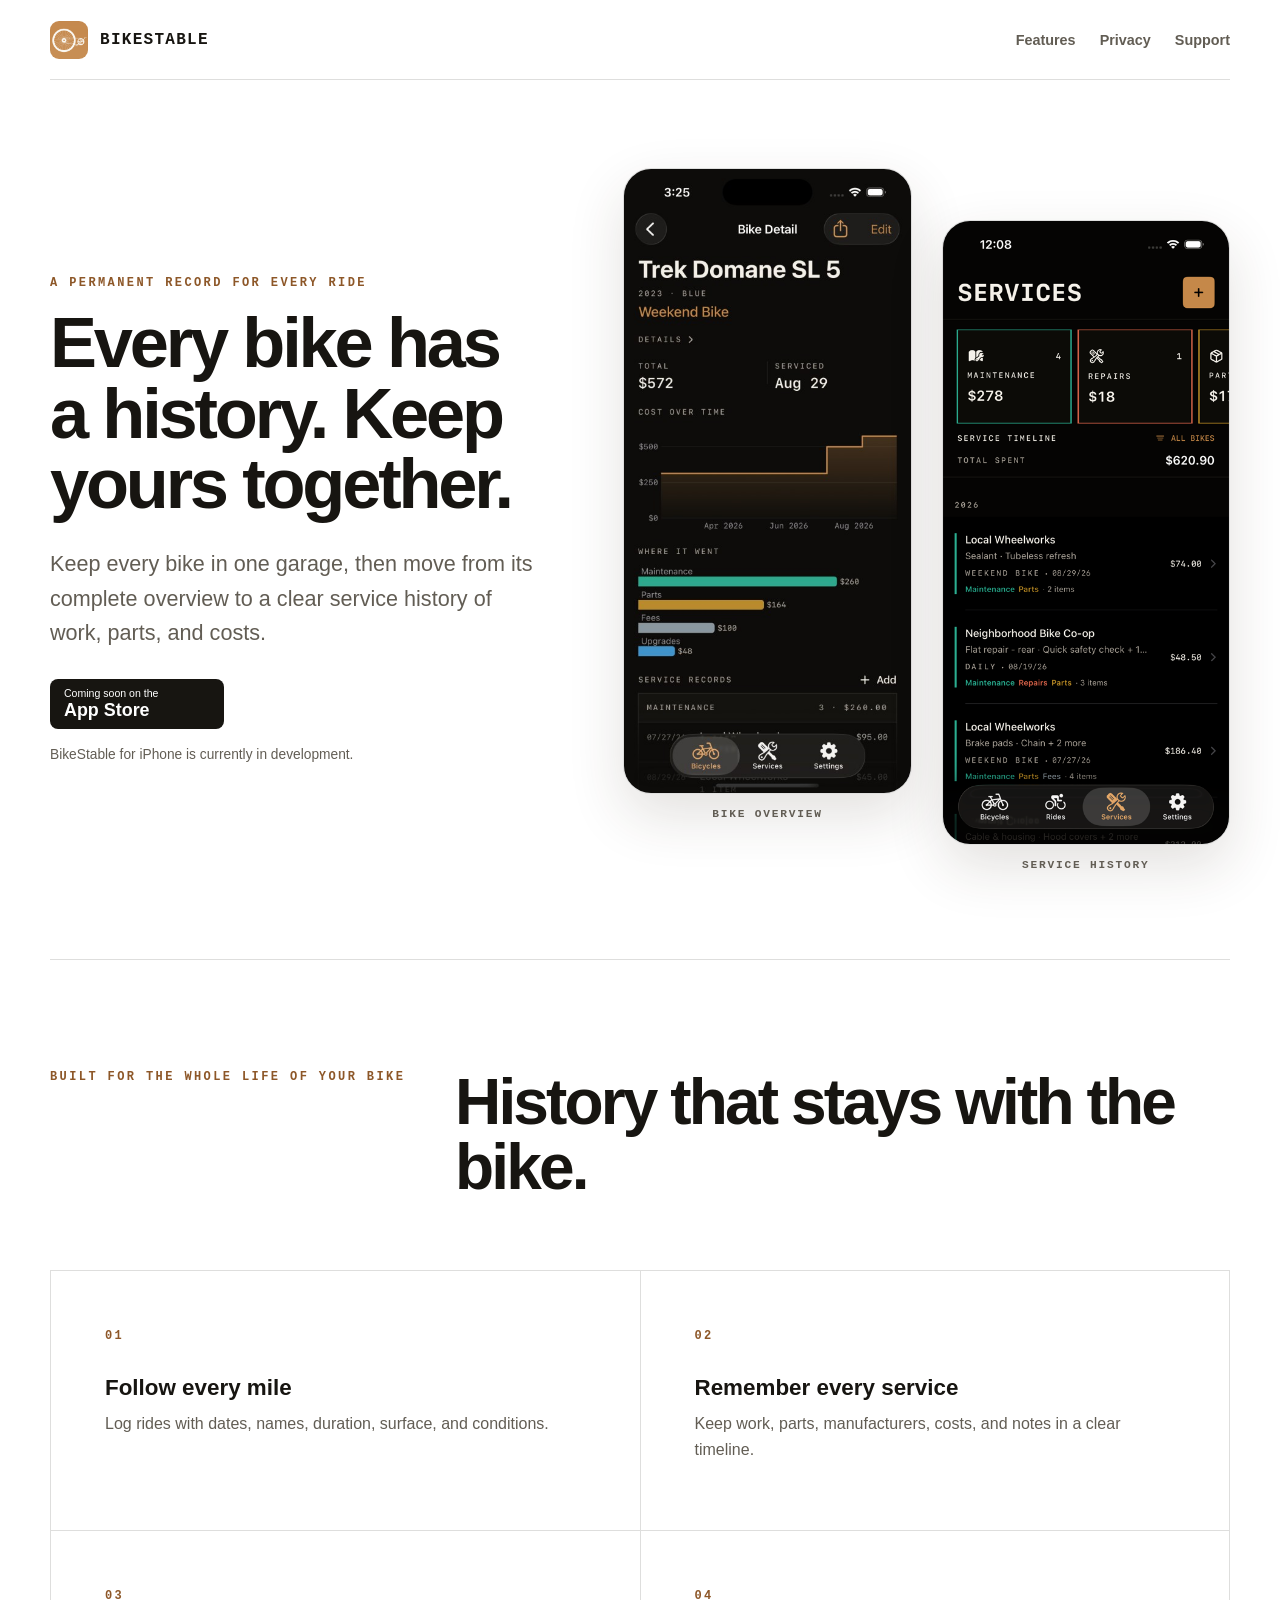
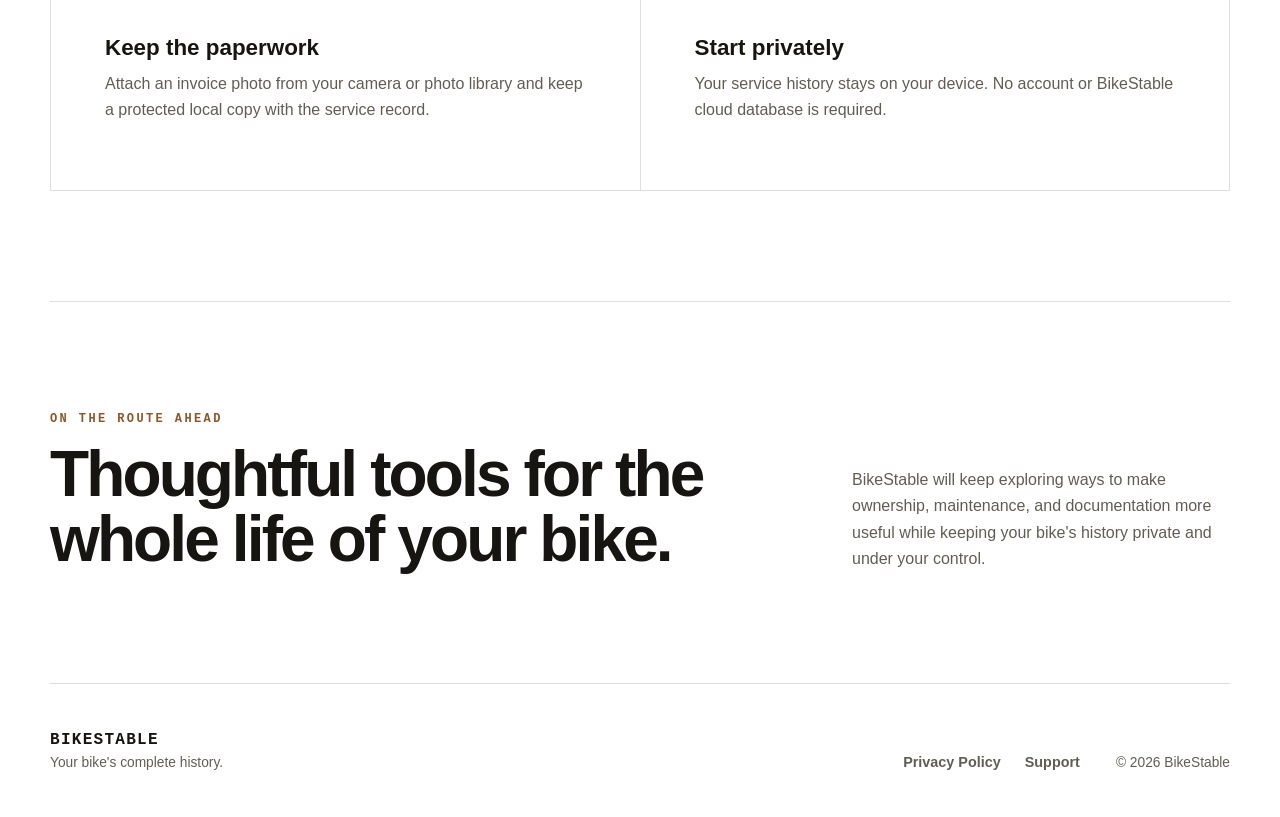
==== commit 9380f3dc: "feat: showcase service history screenshot" ====
--- a/index.html
+++ b/index.html
@@ -40,8 +40,8 @@
           <p class="eyebrow">A permanent record for every ride</p>
           <h1>Every bike has a history. Keep yours together.</h1>
           <p class="lede">
-            BikeStable brings mileage, service visits, parts, and costs into one
-            dependable history built around your bike.
+            Keep every bike in one garage, then move from its complete overview
+            to a clear service history of work, parts, and costs.
           </p>
           <div
             class="app-store-placeholder"
@@ -53,14 +53,26 @@
           <p class="availability">BikeStable for iPhone is currently in development.</p>
         </div>
 
-        <figure class="app-preview">
-          <img
-            src="assets/bike-detail-preview.png"
-            alt="BikeStable bike detail screen showing costs, service history, and maintenance categories"
-            width="472"
-            height="1024"
-          >
-        </figure>
+        <div class="app-previews" aria-label="BikeStable app previews">
+          <figure class="app-preview">
+            <img
+              src="assets/bike-detail-preview.png"
+              alt="BikeStable bike overview showing total costs, service date, spending categories, and service records"
+              width="470"
+              height="1024"
+            >
+            <figcaption>Bike overview</figcaption>
+          </figure>
+          <figure class="app-preview app-preview-services">
+            <img
+              src="assets/services-preview.png"
+              alt="BikeStable Services screen showing maintenance category totals and a chronological service timeline"
+              width="472"
+              height="1026"
+            >
+            <figcaption>Service history</figcaption>
+          </figure>
+        </div>
       </section>
 
       <section class="feature-section" id="features">
--- a/styles.css
+++ b/styles.css
@@ -87,9 +87,9 @@
 .hero {
   min-height: 680px;
   display: grid;
-  grid-template-columns: minmax(0, 1.05fr) minmax(340px, 0.95fr);
+  grid-template-columns: minmax(0, 0.9fr) minmax(500px, 1.1fr);
   align-items: center;
-  gap: clamp(48px, 8vw, 112px);
+  gap: clamp(44px, 6vw, 80px);
   padding-block: 88px;
 }
 
@@ -161,10 +161,20 @@
   line-height: 1;
 }
 
+.app-previews {
+  display: grid;
+  grid-template-columns: repeat(2, minmax(0, 1fr));
+  gap: clamp(18px, 2.5vw, 30px);
+  align-items: start;
+}
+
 .app-preview {
-  width: min(100%, 360px);
-  margin: 0;
-  justify-self: center;
+  margin: 0;
+  min-width: 0;
+}
+
+.app-preview-services {
+  margin-top: 52px;
 }
 
 .app-preview img {
@@ -172,8 +182,19 @@
   width: 100%;
   height: auto;
   border: 1px solid var(--line);
-  border-radius: 36px;
-  box-shadow: 0 28px 70px rgba(55, 42, 26, 0.16);
+  border-radius: 28px;
+  box-shadow: 0 22px 56px rgba(55, 42, 26, 0.14);
+}
+
+.app-preview figcaption {
+  margin-top: 14px;
+  color: var(--muted);
+  font-family: ui-monospace, SFMono-Regular, Menlo, monospace;
+  font-size: 0.7rem;
+  font-weight: 700;
+  letter-spacing: 0.16em;
+  text-align: center;
+  text-transform: uppercase;
 }
 
 .feature-section {
@@ -307,8 +328,16 @@
     padding-block: 70px;
   }
 
-  .app-preview {
-    width: min(100%, 340px);
+  .app-previews {
+    grid-template-columns: 1fr;
+    gap: 44px;
+    justify-items: center;
+  }
+
+  .app-preview,
+  .app-preview-services {
+    width: min(100%, 280px);
+    margin-top: 0;
   }
 
   .section-heading,
